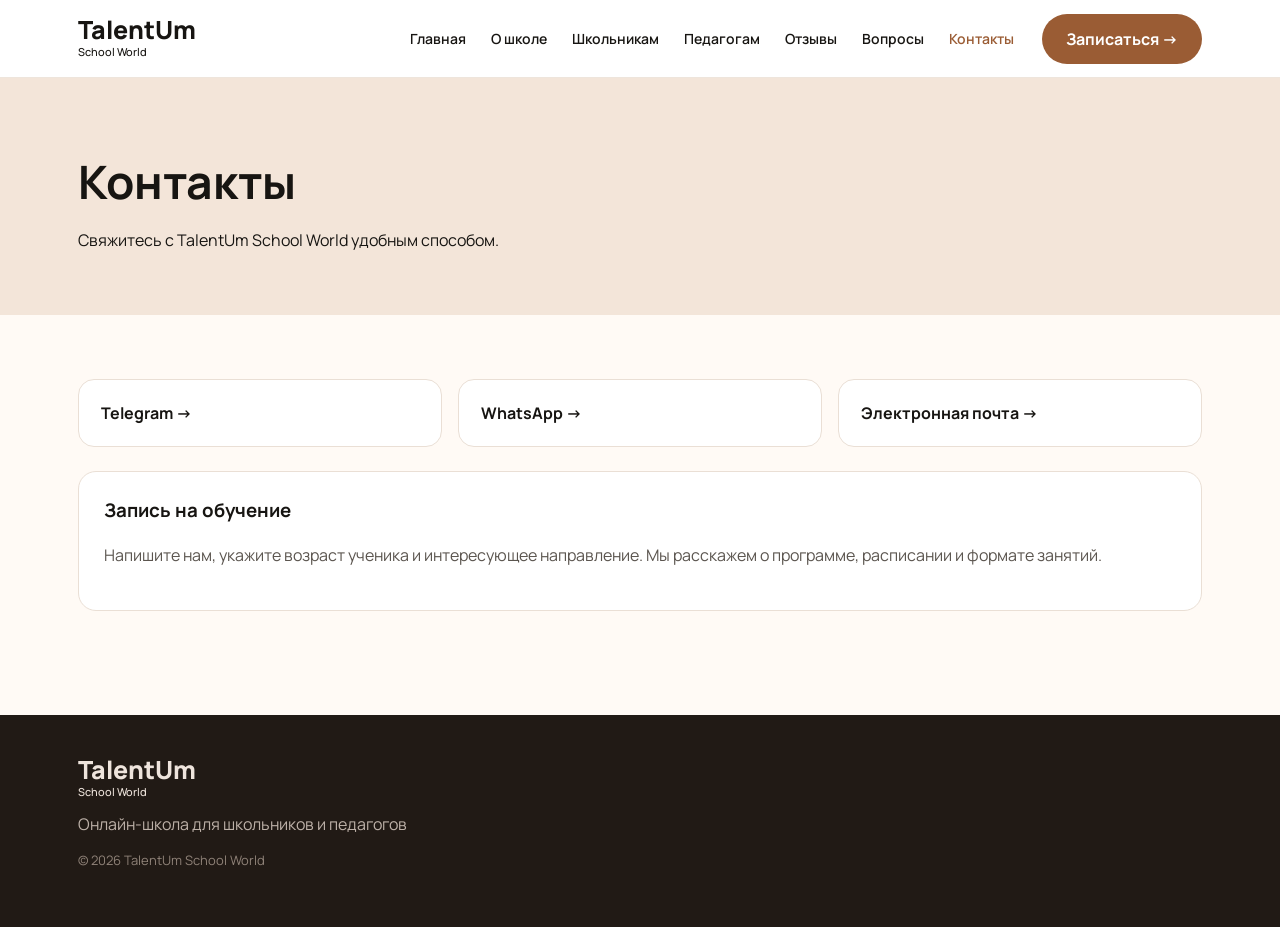
==== kontakty.html @ 7e3817b3 "Add files via upload" ====
<!doctype html><html lang="ru"><head><meta charset="utf-8"><meta name="viewport" content="width=device-width,initial-scale=1"><title>Контакты — TalentUm</title><link rel="stylesheet" href="style.css"></head><body><header class="header"><div class="wrap" style="display:flex;align-items:center;width:100%"><a class="logo" href="index.html">TalentUm<small>School World</small></a><input class="mobile-toggle" id="menu" type="checkbox"><label class="burger" for="menu">☰</label><nav class="nav"><a class="" href="index.html">Главная</a><a class="" href="o-shkole.html">О школе</a><a class="" href="shkolniki.html">Школьникам</a><a class="" href="pedagogi.html">Педагогам</a><a class="" href="otzyvy.html">Отзывы</a><a class="" href="voprosy.html">Вопросы</a><a class="active" href="kontakty.html">Контакты</a></nav><a class="cta" href="kontakty.html">Записаться →</a></div></header><section class="pagehero"><div class="wrap"><h1>Контакты</h1><p>Свяжитесь с TalentUm School World удобным способом.</p></div></section><section class="section"><div class="wrap"><div class="contactlinks"><a href="#">Telegram →</a><a href="#">WhatsApp →</a><a href="mailto:school@example.com">Электронная почта →</a></div><div class="info" style="margin-top:24px"><h3>Запись на обучение</h3><p>Напишите нам, укажите возраст ученика и интересующее направление. Мы расскажем о программе, расписании и формате занятий.</p></div></div></section><footer class="footer"><div class="wrap"><div class="logo">TalentUm<small>School World</small></div><p style="color:#bdb1a8">Онлайн-школа для школьников и педагогов</p><p style="font-size:13px;color:#8f8278">© 2026 TalentUm School World</p></div></footer></body></html>
---- style.css ----
@import url('https://fonts.googleapis.com/css2?family=Manrope:wght@400;500;600;700;800&display=swap');
*{box-sizing:border-box}html{scroll-behavior:smooth}body{margin:0;font-family:Manrope,Arial,sans-serif;color:#171512;background:#fffaf5;overflow-x:hidden}a{text-decoration:none;color:inherit}.wrap{max-width:1180px;margin:auto;padding:0 28px}.header{height:78px;background:#fff;display:flex;align-items:center;border-bottom:1px solid #eee5dc;position:sticky;top:0;z-index:20}.nav{display:flex;align-items:center;gap:25px;margin-left:auto}.nav a{font-size:14px;font-weight:600}.nav a:hover,.nav a.active{color:#9a5c34}.logo{font-size:25px;font-weight:800;line-height:.8}.logo small{display:block;font-size:11px;font-weight:500;margin-top:8px}.cta,.btn{display:inline-flex;align-items:center;justify-content:center;border-radius:999px;padding:14px 24px;background:#9a5c34;color:#fff;font-weight:700;border:0}.cta{margin-left:28px}.hero{min-height:520px;background:url('hero.jpg') center/cover no-repeat;position:relative;display:flex;align-items:center}.hero:before{content:'';position:absolute;inset:0;background:linear-gradient(90deg,rgba(24,18,13,.70),rgba(24,18,13,.22) 70%,rgba(24,18,13,.05))}.hero .wrap{width:100%;position:relative;color:#fff}.eyebrow{font-size:15px;letter-spacing:.08em;text-transform:uppercase}.hero h1{font-size:54px;line-height:1.03;max-width:680px;margin:16px 0}.hero p{font-size:18px;line-height:1.55;max-width:490px}.hero .btn{background:#f4d2b2;color:#24170f;margin-top:12px}.features{display:grid;grid-template-columns:repeat(4,1fr);gap:10px;margin-top:-1px;padding:18px 0}.feature{background:#fbf5ef;border-radius:15px;padding:22px;display:flex;gap:12px;align-items:center;font-size:14px}.ico{font-size:28px;color:#9a5c34}.section{padding:64px 0}.about{display:grid;grid-template-columns:1fr 1fr;gap:55px;align-items:center}.section h2{font-size:36px;line-height:1.15;margin:10px 0 18px}.section p{line-height:1.7;color:#5b554f}.about img{width:100%;border-radius:18px}.cards{display:grid;grid-template-columns:repeat(3,1fr);gap:18px}.card{background:#f8eee5;border-radius:18px;overflow:hidden}.card img{width:100%;height:180px;object-fit:cover}.card .body{padding:22px}.card h3{margin:0 0 8px;font-size:20px}.mini{font-size:13px}.footer{background:#211a15;color:#eee4dc;padding:45px 0;margin-top:40px}.pagehero{padding:72px 0 48px;background:#f3e5d9}.pagehero h1{font-size:46px;margin:0 0 12px}.grid2{display:grid;grid-template-columns:1fr 1fr;gap:22px}.info{background:#fff;border:1px solid #eadfd5;border-radius:18px;padding:25px}.info h3{margin-top:0}.review{border-left:4px solid #9a5c34}.faq details{background:#fff;border:1px solid #eadfd5;border-radius:14px;padding:18px 20px;margin-bottom:12px}.faq summary{font-weight:700;cursor:pointer}.contactlinks{display:grid;grid-template-columns:repeat(3,1fr);gap:16px}.contactlinks a{padding:22px;background:#fff;border:1px solid #eadfd5;border-radius:16px;font-weight:700}.burger{display:none}.mobile-toggle{display:none}
@media(max-width:800px){.wrap{padding:0 18px}.header{height:68px}.logo{font-size:21px}.cta{display:none}.burger{display:block;margin-left:auto;font-size:27px}.mobile-toggle{display:none}.nav{display:none;position:absolute;top:68px;left:0;right:0;background:#fff;flex-direction:column;align-items:stretch;padding:12px 20px 20px;gap:0;border-bottom:1px solid #eee}.nav a{padding:14px 0;border-bottom:1px solid #eee}.mobile-toggle:checked~.nav{display:flex}.hero{min-height:560px;background-position:center}.hero:before{background:linear-gradient(0deg,rgba(20,14,10,.78),rgba(20,14,10,.18))}.hero{align-items:flex-end;padding-bottom:48px}.hero h1{font-size:38px}.hero p{font-size:16px}.features{grid-template-columns:1fr 1fr}.feature{padding:16px;display:block;text-align:center}.about,.grid2{grid-template-columns:1fr}.section{padding:45px 0}.section h2{font-size:29px}.cards{grid-template-columns:1fr}.card img{height:210px}.contactlinks{grid-template-columns:1fr}.pagehero{padding:48px 0 34px}.pagehero h1{font-size:36px}}
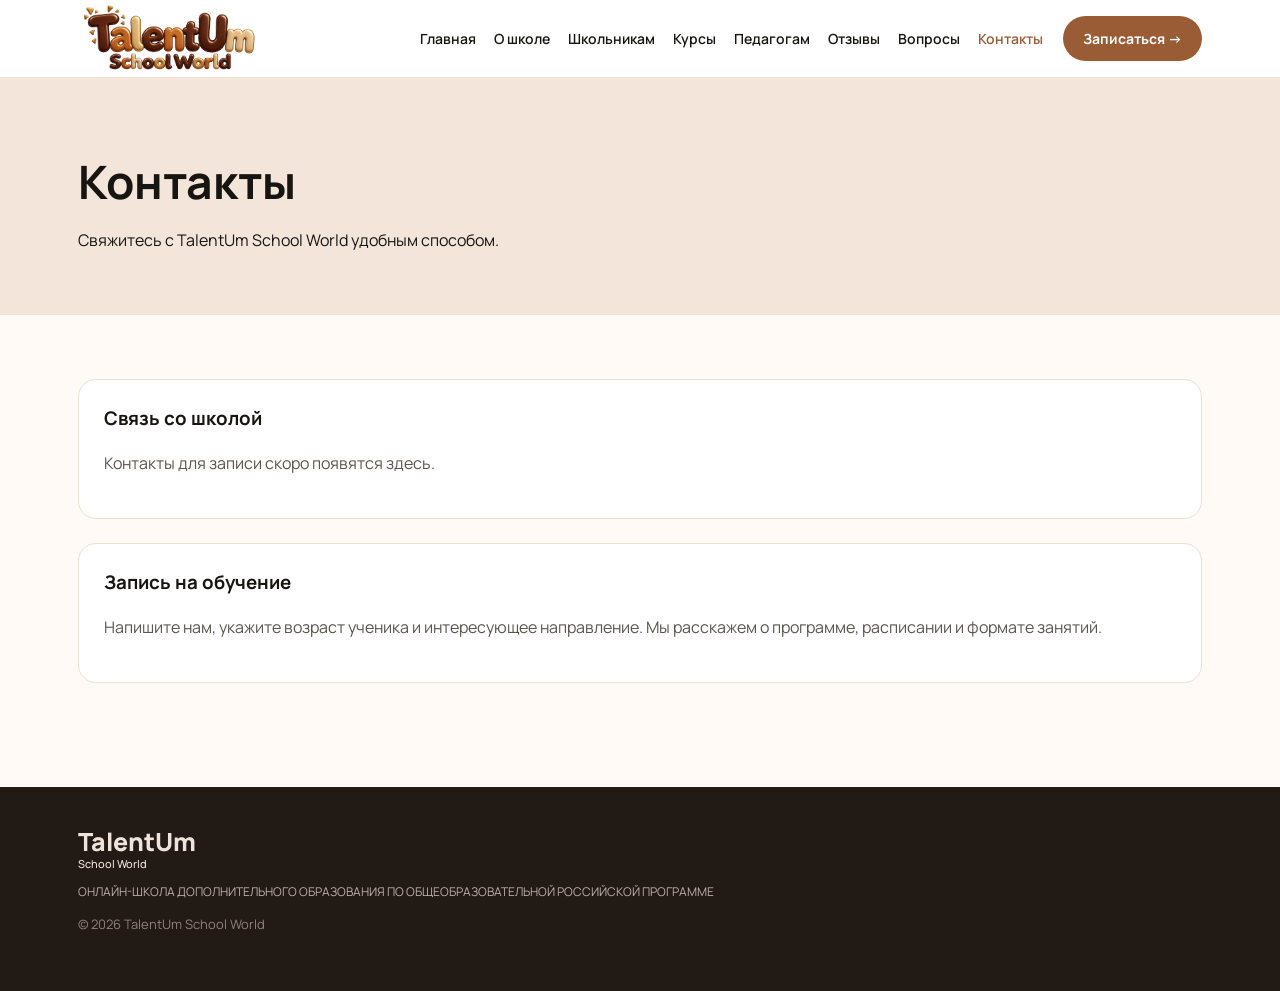
==== commit 1f0654ec: "Add files via upload" ====
--- a/kontakty.html
+++ b/kontakty.html
@@ -1 +1 @@
-<!doctype html><html lang="ru"><head><meta charset="utf-8"><meta name="viewport" content="width=device-width,initial-scale=1"><title>Контакты — TalentUm</title><link rel="stylesheet" href="style.css"></head><body><header class="header"><div class="wrap" style="display:flex;align-items:center;width:100%"><a class="logo" href="index.html">TalentUm<small>School World</small></a><input class="mobile-toggle" id="menu" type="checkbox"><label class="burger" for="menu">☰</label><nav class="nav"><a class="" href="index.html">Главная</a><a class="" href="o-shkole.html">О школе</a><a class="" href="shkolniki.html">Школьникам</a><a class="" href="pedagogi.html">Педагогам</a><a class="" href="otzyvy.html">Отзывы</a><a class="" href="voprosy.html">Вопросы</a><a class="active" href="kontakty.html">Контакты</a></nav><a class="cta" href="kontakty.html">Записаться →</a></div></header><section class="pagehero"><div class="wrap"><h1>Контакты</h1><p>Свяжитесь с TalentUm School World удобным способом.</p></div></section><section class="section"><div class="wrap"><div class="contactlinks"><a href="#">Telegram →</a><a href="#">WhatsApp →</a><a href="mailto:school@example.com">Электронная почта →</a></div><div class="info" style="margin-top:24px"><h3>Запись на обучение</h3><p>Напишите нам, укажите возраст ученика и интересующее направление. Мы расскажем о программе, расписании и формате занятий.</p></div></div></section><footer class="footer"><div class="wrap"><div class="logo">TalentUm<small>School World</small></div><p style="color:#bdb1a8">Онлайн-школа для школьников и педагогов</p><p style="font-size:13px;color:#8f8278">© 2026 TalentUm School World</p></div></footer></body></html>+<!doctype html><html lang="ru"><head><meta charset="utf-8"><meta name="viewport" content="width=device-width,initial-scale=1"><title>Контакты — TalentUm</title><link rel="stylesheet" href="style.css?v=7"></head><body><header class="header"><div class="wrap" style="display:flex;align-items:center;width:100%"><a class="logo" href="index.html" aria-label="TalentUm School World — главная"><img src="logo.png" width="200" height="80" alt="TalentUm School World"></a><input class="mobile-toggle" id="menu" type="checkbox"><button class="burger" type="button" aria-label="Открыть меню" aria-expanded="false" aria-controls="primary-navigation">☰</button><nav class="nav" id="primary-navigation" aria-label="Основная навигация"><a class="" href="index.html">Главная</a><a class="" href="o-shkole.html">О школе</a><a class="" href="shkolniki.html">Школьникам</a><a class="" href="kursy.html">Курсы</a><a class="" href="pedagogi.html">Педагогам</a><a class="" href="otzyvy.html">Отзывы</a><a class="" href="voprosy.html">Вопросы</a><a class="active" href="kontakty.html">Контакты</a></nav><a class="cta" href="kontakty.html">Записаться →</a></div></header><section class="pagehero"><div class="wrap"><h1>Контакты</h1><p>Свяжитесь с TalentUm School World удобным способом.</p></div></section><section class="section"><div class="wrap"><div class="info"><h3>Связь со школой</h3><p>Контакты для записи скоро появятся здесь.</p></div><div class="info" style="margin-top:24px"><h3>Запись на обучение</h3><p>Напишите нам, укажите возраст ученика и интересующее направление. Мы расскажем о программе, расписании и формате занятий.</p></div></div></section><footer class="footer"><div class="wrap"><div class="logo">TalentUm<small>School World</small></div><p style="color:#bdb1a8">ОНЛАЙН-ШКОЛА ДОПОЛНИТЕЛЬНОГО ОБРАЗОВАНИЯ ПО ОБЩЕОБРАЗОВАТЕЛЬНОЙ РОССИЙСКОЙ ПРОГРАММЕ</p><p style="font-size:13px;color:#8f8278">© 2026 TalentUm School World</p></div></footer><script src="menu.js"></script></body></html>
--- a/style.css
+++ b/style.css
@@ -1,4 +1,41 @@
 
 @import url('https://fonts.googleapis.com/css2?family=Manrope:wght@400;500;600;700;800&display=swap');
-*{box-sizing:border-box}html{scroll-behavior:smooth}body{margin:0;font-family:Manrope,Arial,sans-serif;color:#171512;background:#fffaf5;overflow-x:hidden}a{text-decoration:none;color:inherit}.wrap{max-width:1180px;margin:auto;padding:0 28px}.header{height:78px;background:#fff;display:flex;align-items:center;border-bottom:1px solid #eee5dc;position:sticky;top:0;z-index:20}.nav{display:flex;align-items:center;gap:25px;margin-left:auto}.nav a{font-size:14px;font-weight:600}.nav a:hover,.nav a.active{color:#9a5c34}.logo{font-size:25px;font-weight:800;line-height:.8}.logo small{display:block;font-size:11px;font-weight:500;margin-top:8px}.cta,.btn{display:inline-flex;align-items:center;justify-content:center;border-radius:999px;padding:14px 24px;background:#9a5c34;color:#fff;font-weight:700;border:0}.cta{margin-left:28px}.hero{min-height:520px;background:url('hero.jpg') center/cover no-repeat;position:relative;display:flex;align-items:center}.hero:before{content:'';position:absolute;inset:0;background:linear-gradient(90deg,rgba(24,18,13,.70),rgba(24,18,13,.22) 70%,rgba(24,18,13,.05))}.hero .wrap{width:100%;position:relative;color:#fff}.eyebrow{font-size:15px;letter-spacing:.08em;text-transform:uppercase}.hero h1{font-size:54px;line-height:1.03;max-width:680px;margin:16px 0}.hero p{font-size:18px;line-height:1.55;max-width:490px}.hero .btn{background:#f4d2b2;color:#24170f;margin-top:12px}.features{display:grid;grid-template-columns:repeat(4,1fr);gap:10px;margin-top:-1px;padding:18px 0}.feature{background:#fbf5ef;border-radius:15px;padding:22px;display:flex;gap:12px;align-items:center;font-size:14px}.ico{font-size:28px;color:#9a5c34}.section{padding:64px 0}.about{display:grid;grid-template-columns:1fr 1fr;gap:55px;align-items:center}.section h2{font-size:36px;line-height:1.15;margin:10px 0 18px}.section p{line-height:1.7;color:#5b554f}.about img{width:100%;border-radius:18px}.cards{display:grid;grid-template-columns:repeat(3,1fr);gap:18px}.card{background:#f8eee5;border-radius:18px;overflow:hidden}.card img{width:100%;height:180px;object-fit:cover}.card .body{padding:22px}.card h3{margin:0 0 8px;font-size:20px}.mini{font-size:13px}.footer{background:#211a15;color:#eee4dc;padding:45px 0;margin-top:40px}.pagehero{padding:72px 0 48px;background:#f3e5d9}.pagehero h1{font-size:46px;margin:0 0 12px}.grid2{display:grid;grid-template-columns:1fr 1fr;gap:22px}.info{background:#fff;border:1px solid #eadfd5;border-radius:18px;padding:25px}.info h3{margin-top:0}.review{border-left:4px solid #9a5c34}.faq details{background:#fff;border:1px solid #eadfd5;border-radius:14px;padding:18px 20px;margin-bottom:12px}.faq summary{font-weight:700;cursor:pointer}.contactlinks{display:grid;grid-template-columns:repeat(3,1fr);gap:16px}.contactlinks a{padding:22px;background:#fff;border:1px solid #eadfd5;border-radius:16px;font-weight:700}.burger{display:none}.mobile-toggle{display:none}
-@media(max-width:800px){.wrap{padding:0 18px}.header{height:68px}.logo{font-size:21px}.cta{display:none}.burger{display:block;margin-left:auto;font-size:27px}.mobile-toggle{display:none}.nav{display:none;position:absolute;top:68px;left:0;right:0;background:#fff;flex-direction:column;align-items:stretch;padding:12px 20px 20px;gap:0;border-bottom:1px solid #eee}.nav a{padding:14px 0;border-bottom:1px solid #eee}.mobile-toggle:checked~.nav{display:flex}.hero{min-height:560px;background-position:center}.hero:before{background:linear-gradient(0deg,rgba(20,14,10,.78),rgba(20,14,10,.18))}.hero{align-items:flex-end;padding-bottom:48px}.hero h1{font-size:38px}.hero p{font-size:16px}.features{grid-template-columns:1fr 1fr}.feature{padding:16px;display:block;text-align:center}.about,.grid2{grid-template-columns:1fr}.section{padding:45px 0}.section h2{font-size:29px}.cards{grid-template-columns:1fr}.card img{height:210px}.contactlinks{grid-template-columns:1fr}.pagehero{padding:48px 0 34px}.pagehero h1{font-size:36px}}
+*{box-sizing:border-box}html{scroll-behavior:smooth}body{margin:0;font-family:Manrope,Arial,sans-serif;color:#171512;background:#fffaf5;overflow-x:hidden}a{text-decoration:none;color:inherit}.wrap{max-width:1180px;margin:auto;padding:0 28px}.header{height:78px;background:#fff;display:flex;align-items:center;border-bottom:1px solid #eee5dc;position:sticky;top:0;z-index:20}.nav{display:flex;align-items:center;gap:18px;margin-left:auto}.nav a{font-size:14px;font-weight:600}.nav a:hover,.nav a.active{color:#9a5c34}.logo{font-size:25px;font-weight:800;line-height:.8}.logo small{display:block;font-size:11px;font-weight:500;margin-top:8px}.cta,.btn{display:inline-flex;align-items:center;justify-content:center;border-radius:999px;padding:14px 24px;background:#9a5c34;color:#fff;font-weight:700;border:0}.cta{margin-left:28px}.hero{min-height:520px;background:url('hero.jpg') center/cover no-repeat;position:relative;display:flex;align-items:center}.hero:before{content:'';position:absolute;inset:0;background:linear-gradient(90deg,rgba(24,18,13,.70),rgba(24,18,13,.22) 70%,rgba(24,18,13,.05))}.hero .wrap{width:100%;position:relative;color:#fff}.eyebrow{font-size:15px;letter-spacing:.08em;text-transform:uppercase}.hero h1{font-size:54px;line-height:1.03;max-width:680px;margin:16px 0}.hero p{font-size:18px;line-height:1.55;max-width:490px}.hero .btn{background:#f4d2b2;color:#24170f;margin-top:12px}.features{display:grid;grid-template-columns:repeat(4,1fr);gap:10px;margin-top:-1px;padding:18px 0}.feature{background:#fbf5ef;border-radius:15px;padding:22px;display:flex;gap:12px;align-items:center;font-size:14px}.ico{font-size:28px;color:#9a5c34}.section{padding:64px 0}.about{display:grid;grid-template-columns:1fr 1fr;gap:55px;align-items:center}.section h2{font-size:36px;line-height:1.15;margin:10px 0 18px}.section p{line-height:1.7;color:#5b554f}.about img{width:100%;border-radius:18px}.cards{display:grid;grid-template-columns:repeat(3,1fr);gap:18px}.card{background:#f8eee5;border-radius:18px;overflow:hidden}.card img{width:100%;height:180px;object-fit:cover}.card .body{padding:22px}.card h3{margin:0 0 8px;font-size:20px}.mini{font-size:13px}.footer{background:#211a15;color:#eee4dc;padding:45px 0;margin-top:40px}.pagehero{padding:72px 0 48px;background:#f3e5d9}.pagehero h1{font-size:46px;margin:0 0 12px}.grid2{display:grid;grid-template-columns:1fr 1fr;gap:22px}.info{background:#fff;border:1px solid #eadfd5;border-radius:18px;padding:25px}.info h3{margin-top:0}.review{border-left:4px solid #9a5c34}.faq details{background:#fff;border:1px solid #eadfd5;border-radius:14px;padding:18px 20px;margin-bottom:12px}.faq summary{font-weight:700;cursor:pointer}.contactlinks{display:grid;grid-template-columns:repeat(3,1fr);gap:16px}.contactlinks a{padding:22px;background:#fff;border:1px solid #eadfd5;border-radius:16px;font-weight:700}.burger{display:none}.mobile-toggle{display:none}
+@media(max-width:1050px){.wrap{padding:0 18px}.header{height:68px}.logo{font-size:21px}.cta{display:none}.burger{display:block;margin-left:auto;font-size:27px}.mobile-toggle{display:none}.nav{display:none;position:absolute;top:68px;left:0;right:0;background:#fff;flex-direction:column;align-items:stretch;padding:12px 20px 20px;gap:0;border-bottom:1px solid #eee}.nav a{padding:14px 0;border-bottom:1px solid #eee}.mobile-toggle:checked~.nav{display:flex}.hero{min-height:560px;background-position:center}.hero:before{background:linear-gradient(0deg,rgba(20,14,10,.78),rgba(20,14,10,.18))}.hero{align-items:flex-end;padding-bottom:48px}.hero h1{font-size:38px}.hero p{font-size:16px}.features{grid-template-columns:1fr 1fr}.feature{padding:16px;display:block;text-align:center}.about,.grid2{grid-template-columns:1fr}.section{padding:45px 0}.section h2{font-size:29px}.cards{grid-template-columns:1fr}.card img{height:210px}.contactlinks{grid-template-columns:1fr}.pagehero{padding:48px 0 34px}.pagehero h1{font-size:36px}}
+
+/* Image logo, clean hero media and card crops. */
+.header .logo{display:flex;align-items:center;flex:0 0 auto;line-height:1;margin-right:22px}
+.header .logo img{display:block;width:180px;height:70px;object-fit:contain}
+.header .cta{font-size:14px;white-space:nowrap;margin-left:20px;padding:13px 20px}
+.hero{overflow:hidden;background-image:url('hero.jpg');min-height:560px}
+.hero-video{position:absolute;inset:0;width:100%;height:100%;object-fit:cover;pointer-events:none}
+.hero:before{z-index:1;pointer-events:none}
+.hero .wrap{z-index:2;padding-top:45px;padding-bottom:45px}
+.hero h1{line-height:1.1}
+.hero-actions{display:flex;align-items:center;gap:25px;flex-wrap:wrap}
+.hero-link{font-weight:700;border-bottom:1px solid rgba(255,255,255,.5);padding:10px 0}
+.video-toggle{display:block;margin-top:24px;padding:7px 12px;border:1px solid rgba(255,255,255,.4);border-radius:20px;background:rgba(25,18,12,.3);color:#fff;font:inherit;font-size:12px;cursor:pointer}
+.card-media{width:100%;aspect-ratio:2.6;overflow:hidden;background:#f3e5d9}
+.card .card-media img{display:block;width:100%;height:auto;max-width:none;transform:translateY(-20%)}
+.card .body{display:flex;flex-direction:column;flex:1}
+.card .body .btn{align-self:flex-start;margin-top:auto}
+.card{display:flex;flex-direction:column}
+.card .mini{margin-bottom:22px}
+a:focus-visible,button:focus-visible,label:focus-visible{outline:3px solid #c99565;outline-offset:4px}
+@media(max-width:1050px){.header .logo img{width:155px;height:60px}.header .logo{margin-right:0}.hero{padding-bottom:0}.hero .wrap{padding-top:56px;padding-bottom:40px}.card .card-media img{height:auto}.hero h1{font-size:clamp(32px,5vw,48px)}}
+@media(max-width:480px){.hero{min-height:580px}.hero h1{font-size:36px}.hero-actions{gap:14px}.hero .eyebrow{font-size:12px}.hero p{max-width:330px}.hero .btn{padding:14px 20px}.section h2{overflow-wrap:break-word}}
+
+.grade-links{display:flex;flex-wrap:wrap;gap:10px;margin:26px 0}.grade-links a{padding:10px 18px;border:1px solid #dfc4ad;border-radius:30px;font-weight:700;color:#794422}
+.grade-grid{display:grid;grid-template-columns:repeat(2,minmax(0,1fr));gap:24px}.grade-card{background:#fff;border:1px solid #eadfd5;border-radius:22px;padding:28px;scroll-margin-top:100px;display:flex;flex-direction:column}
+.grade-head span{font-size:12px;letter-spacing:.08em;text-transform:uppercase;color:#8d674b}.grade-head h3{font-size:30px;color:#794422;margin:8px 0 22px}
+.subject-table{width:100%;border-collapse:collapse;font-size:15px}.subject-table th{text-align:left;font-size:12px;color:#796f66;padding:0 0 12px;font-weight:600}.subject-table td{border-top:1px solid #f0e7df;padding:12px 0}.subject-table td:last-child,.subject-table th:last-child{text-align:right;white-space:nowrap}.subject-table td:last-child{font-weight:800;color:#9a5c34}
+.grade-price{margin-top:auto;padding-top:26px;padding-bottom:20px;display:flex;align-items:center;justify-content:space-between;gap:10px}.grade-price span{font-size:13px;color:#75675c}.grade-price strong{font-size:28px;color:#794422;white-space:nowrap}.grade-card>.btn{align-self:flex-start;font-size:14px}
+.price-note{margin-top:24px;border-left:3px solid #c99565;padding:2px 18px;font-size:13px}.price-note p{margin:6px 0}.school-details{background:#f6ece2}.term{margin-bottom:0}.course-grid{display:grid;grid-template-columns:repeat(3,minmax(0,1fr));gap:20px;margin-top:28px}.course-card{padding:28px;border:1px solid #eadfd5;border-radius:22px;background:#fff;display:flex;flex-direction:column}.course-tag{display:flex;align-items:center;justify-content:center;width:48px;height:48px;background:#f3e5d9;border-radius:14px;color:#794422;font-weight:800}.course-card h3{font-size:23px;margin:24px 0 0}.course-price{display:block;font-size:32px;margin:15px 0 28px;color:#794422}.course-card .btn{margin-top:auto;font-size:14px;align-self:flex-start}.sr-only{position:absolute;width:1px;height:1px;padding:0;margin:-1px;overflow:hidden;clip:rect(0,0,0,0);white-space:nowrap;border:0}
+@media(max-width:1150px){.header .nav{gap:12px}.header .logo{margin-right:15px}.header .logo img{width:160px}.header .cta{margin-left:15px;padding:12px 16px}}
+@media(max-width:800px){.grade-grid,.course-grid{grid-template-columns:1fr}.grade-card,.course-card{padding:24px}.subject-table{font-size:14px}.grade-price strong{font-size:26px}}
+
+.school-kind{max-width:850px;line-height:1.6;font-size:13px;letter-spacing:.055em;font-weight:700}.hero .school-kind{max-width:730px;font-size:12px;line-height:1.65;letter-spacing:.09em}.hero h1{margin-top:22px}.footer .wrap>p:first-of-type{max-width:770px;font-size:12px;line-height:1.8}@media(max-width:480px){.hero .school-kind{font-size:10px;letter-spacing:.05em}.school-kind{font-size:11px}.hero h1{font-size:34px}}
+
+.nav a{white-space:nowrap}.burger{border:0;background:transparent;color:inherit;cursor:pointer;line-height:1;padding:8px;font-family:inherit}
+.info{min-width:0}.info h2{font-size:clamp(24px,3vw,32px);overflow-wrap:break-word}
+@media(max-width:1150px){.header{height:68px}.header .cta{display:none}.burger{display:block;margin-left:auto;font-size:27px}.header .nav{display:none;position:absolute;top:68px;left:0;right:0;background:#fff;flex-direction:column;align-items:stretch;padding:12px 20px 20px;gap:0;border-bottom:1px solid #eee;max-height:calc(100vh - 68px);max-height:calc(100dvh - 68px);overflow-y:auto}.header .nav a{padding:14px 0;border-bottom:1px solid #eee}.mobile-toggle:checked~.nav{display:flex}.header .logo img{width:155px;height:60px}}
